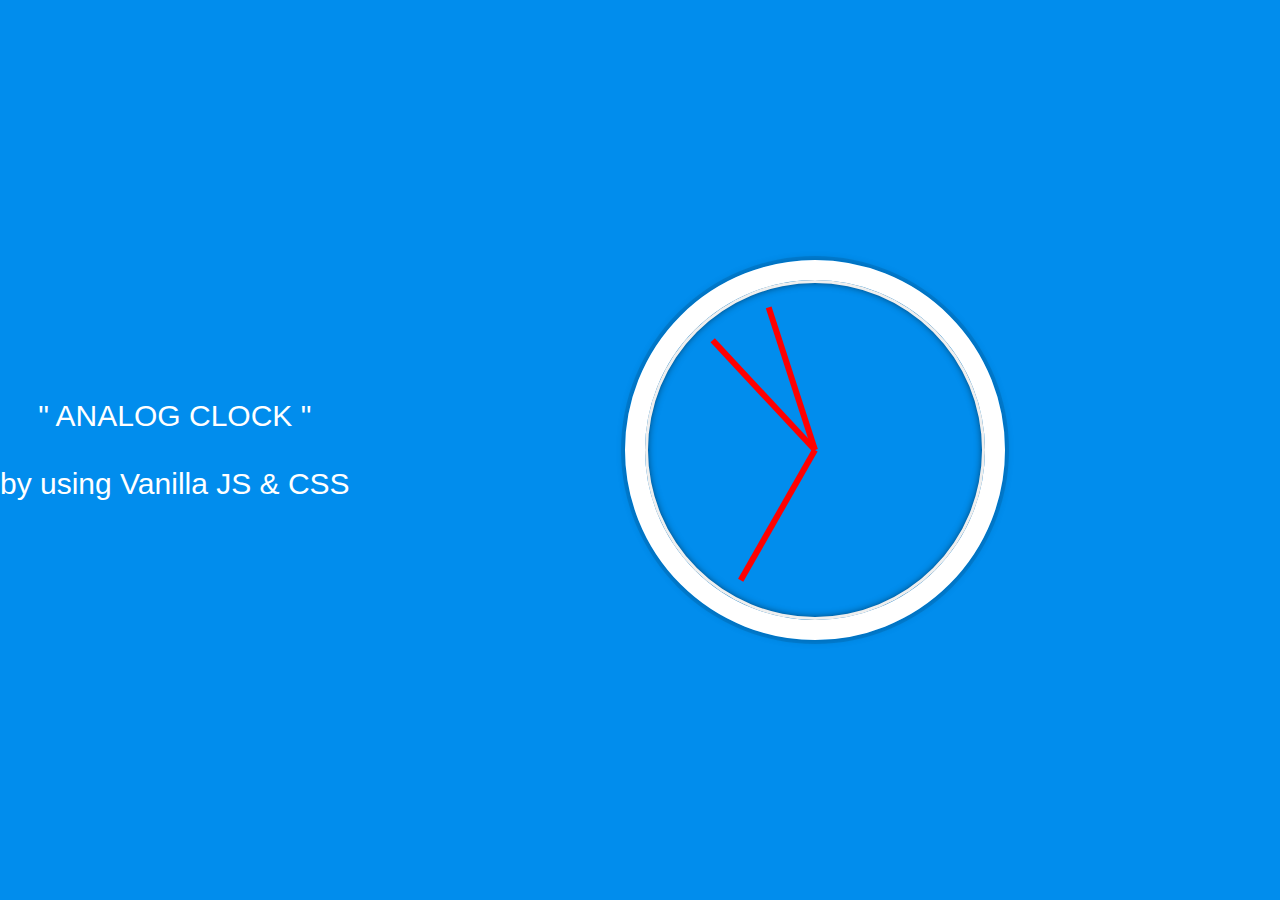
==== 02 - Analog Clock/index.html @ d602b122 "refactor: updated the naming convention for app folders" ====
<!DOCTYPE html>
<html lang="en">
<head>
  <meta charset="UTF-8">
  <title>JS + CSS Clock</title>
  <link rel="stylesheet" href="style.css">
</head>
<body>

   <center class="show"><div>" ANALOG CLOCK "<br><br>by using Vanilla JS & CSS</div></center>
    <div class="clock">
      <div class="clock-face">
        <div class="hand hour-hand"></div>
        <div class="hand min-hand"></div>
        <div class="hand second-hand"></div>
      </div>
    </div> 

</body>
<script src="clock.js"></script>
</html>
---- 02 - Analog Clock/style.css ----
html {
    background: #018DED url(https://images.unsplash.com/photo-1512034705137-dc51c5ed36f4?ixlib=rb-1.2.1&ixid=eyJhcHBfaWQiOjEyMDd9&auto=format&fit=crop&w=1042&q=80);
    background-size: cover;
    font-family: 'helvetica neue';
    text-align: center;
    font-size: 10px;
  }

  body {
    margin: 0;
    font-size: 2rem;
    display: flex;
    flex: 1;
    min-height: 100vh;
    align-items: center;
  }

  .show
{
  font-size:30px;
  font-family: sans-serif;
  color: white;
}

  .clock {
    width: 30rem;
    height: 30rem;
    border: 20px solid white;
    border-radius: 50%;
    margin: 50px auto;
    position: relative;
    padding: 2rem;
    box-shadow:
      0 0 0 4px rgba(0,0,0,0.1),
      inset 0 0 0 3px #EFEFEF,
      inset 0 0 10px black,
      0 0 10px rgba(0,0,0,0.2);
  }

  .clock-face {
    position: relative;
    width: 100%;
    height: 100%;
    transform: translateY(-3px); /* account for the height of the clock hands */
  }
 
  .hand {
    width: 50%;
    height: 6px;
    background: red;
    position: absolute;
    top: 50%;
    transform-origin: 100%;
    transform: rotate(90deg);
    transition: all 0.05s;
    transition-timing-function: cubic-bezier(0.1, 2.7, 0.58, 1);
     
  }
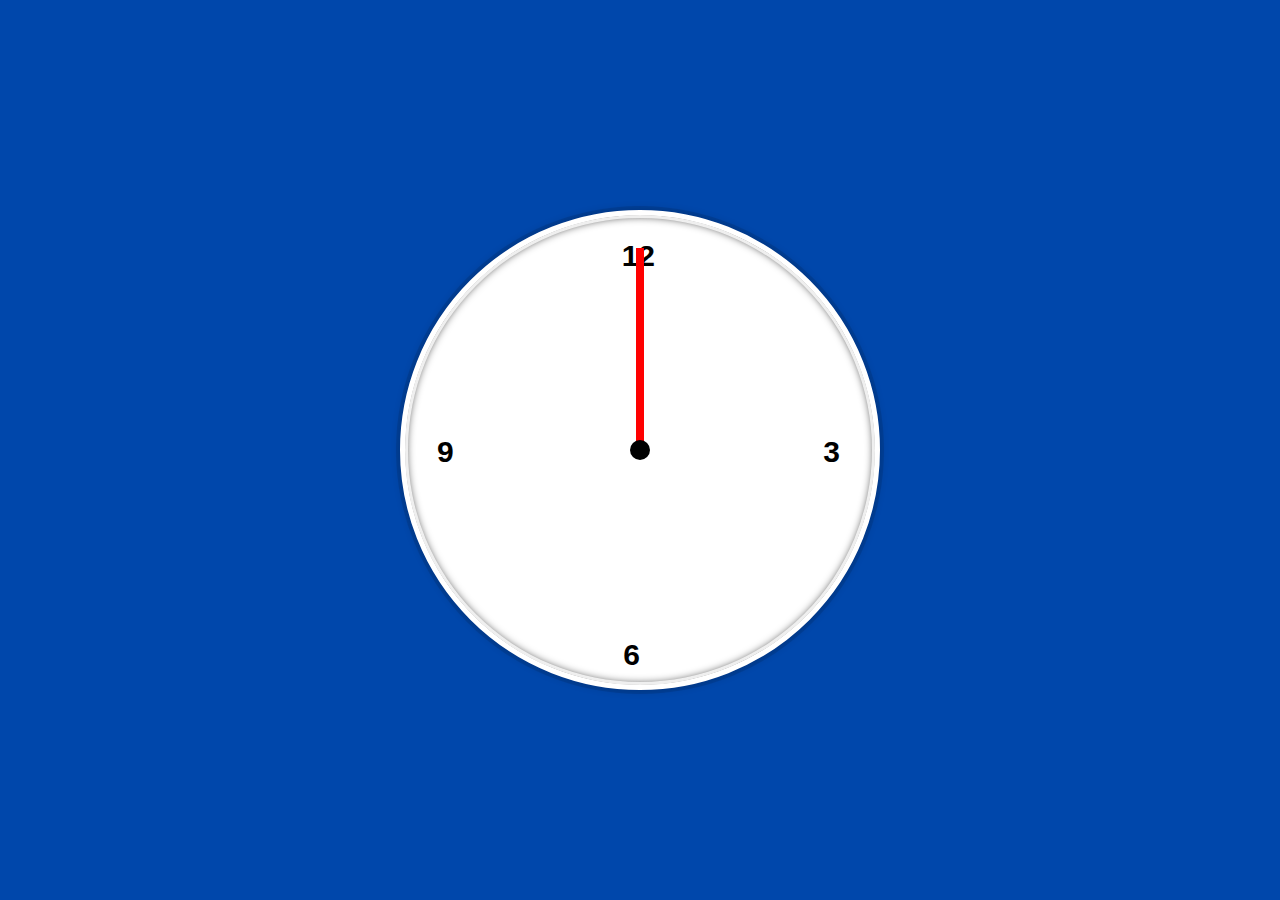
==== commit a5c8fe89: "refactor(02 - Analog Clock): add center poniter for clock and numeric time" ====
--- a/02 - Analog Clock/index.html
+++ b/02 - Analog Clock/index.html
@@ -1,21 +1,23 @@
 <!DOCTYPE html>
 <html lang="en">
-<head>
-  <meta charset="UTF-8">
-  <title>JS + CSS Clock</title>
-  <link rel="stylesheet" href="style.css">
-</head>
-<body>
-
-   <center class="show"><div>" ANALOG CLOCK "<br><br>by using Vanilla JS & CSS</div></center>
-    <div class="clock">
-      <div class="clock-face">
-        <div class="hand hour-hand"></div>
-        <div class="hand min-hand"></div>
-        <div class="hand second-hand"></div>
-      </div>
-    </div> 
-
-</body>
-<script src="clock.js"></script>
+    <head>
+        <meta charset="UTF-8" />
+        <title>Analog Clock</title>
+        <link rel="stylesheet" href="style.css" />
+    </head>
+    <body>
+        <div class="clock">
+            <div class="center-point"></div>
+            <div class="hour time-12">12</div>
+            <div class="hour time-3">3</div>
+            <div class="hour time-6">6</div>
+            <div class="hour time-9">9</div>
+            <div class="clock-face">
+                <div class="hand hour-hand"></div>
+                <div class="hand min-hand"></div>
+                <div class="hand second-hand"></div>
+            </div>
+        </div>
+    </body>
+    <script src="clock.js"></script>
 </html>
--- a/02 - Analog Clock/style.css
+++ b/02 - Analog Clock/style.css
@@ -1,58 +1,96 @@
-html {
-    background: #018DED url(https://images.unsplash.com/photo-1512034705137-dc51c5ed36f4?ixlib=rb-1.2.1&ixid=eyJhcHBfaWQiOjEyMDd9&auto=format&fit=crop&w=1042&q=80);
-    background-size: cover;
-    font-family: 'helvetica neue';
-    text-align: center;
-    font-size: 10px;
-  }
-
-  body {
+*,
+*::after,
+*::before {
     margin: 0;
-    font-size: 2rem;
-    display: flex;
-    flex: 1;
-    min-height: 100vh;
-    align-items: center;
-  }
-
-  .show
-{
-  font-size:30px;
-  font-family: sans-serif;
-  color: white;
+    padding: 0;
+    box-sizing: border-box;
 }
 
-  .clock {
+body {
+    width: 100%;
+    min-height: 100vh;
+    background-color: #0047ab;
+    display: grid;
+    place-items: center;
+    font-family: sans-serif;
+}
+
+.show {
+    font-size: 30px;
+
+    color: white;
+}
+
+.clock {
     width: 30rem;
     height: 30rem;
-    border: 20px solid white;
+    margin: 0 auto;
+    padding: 2rem;
+    position: relative;
+    border: 5px solid white;
     border-radius: 50%;
-    margin: 50px auto;
-    position: relative;
-    padding: 2rem;
-    box-shadow:
-      0 0 0 4px rgba(0,0,0,0.1),
-      inset 0 0 0 3px #EFEFEF,
-      inset 0 0 10px black,
-      0 0 10px rgba(0,0,0,0.2);
-  }
+    background-color: #ffff;
+    box-shadow: 0 0 0 4px rgba(0, 0, 0, 0.1), inset 0 0 0 3px #efefef,
+        inset 0 0 10px black, 0 0 10px rgba(0, 0, 0, 0.2);
+}
+.center-point {
+    width: 20px;
+    height: 20px;
+    border-radius: 50%;
+    background-color: #000;
+    position: absolute;
+    top: 50%;
+    left: 50%;
+    transform: translate(-50%, -50%);
+    z-index: 1000;
+}
+.hour {
+    font-size: 30px;
+    font-weight: 700;
+    color: #000;
+    position: absolute;
+}
 
-  .clock-face {
+.time-12 {
+    top: 5%;
+    right: 220px;
+}
+.time-3 {
+    top: 220px;
+    right: 35px;
+}
+
+.time-6 {
+    top: 90%;
+    right: 50%;
+}
+.time-9 {
+    top: 220px;
+}
+
+.clock-face {
     position: relative;
     width: 100%;
     height: 100%;
-    transform: translateY(-3px); /* account for the height of the clock hands */
-  }
- 
-  .hand {
+    transform: translateY(-3px);
+}
+
+.hand {
     width: 50%;
-    height: 6px;
-    background: red;
+    height: 8px;
     position: absolute;
     top: 50%;
     transform-origin: 100%;
     transform: rotate(90deg);
     transition: all 0.05s;
     transition-timing-function: cubic-bezier(0.1, 2.7, 0.58, 1);
-     
-  }+}
+.hour-hand {
+    background: #000;
+}
+.min-hand {
+    background-color: #0047ab;
+}
+.second-hand {
+    background-color: red;
+}
